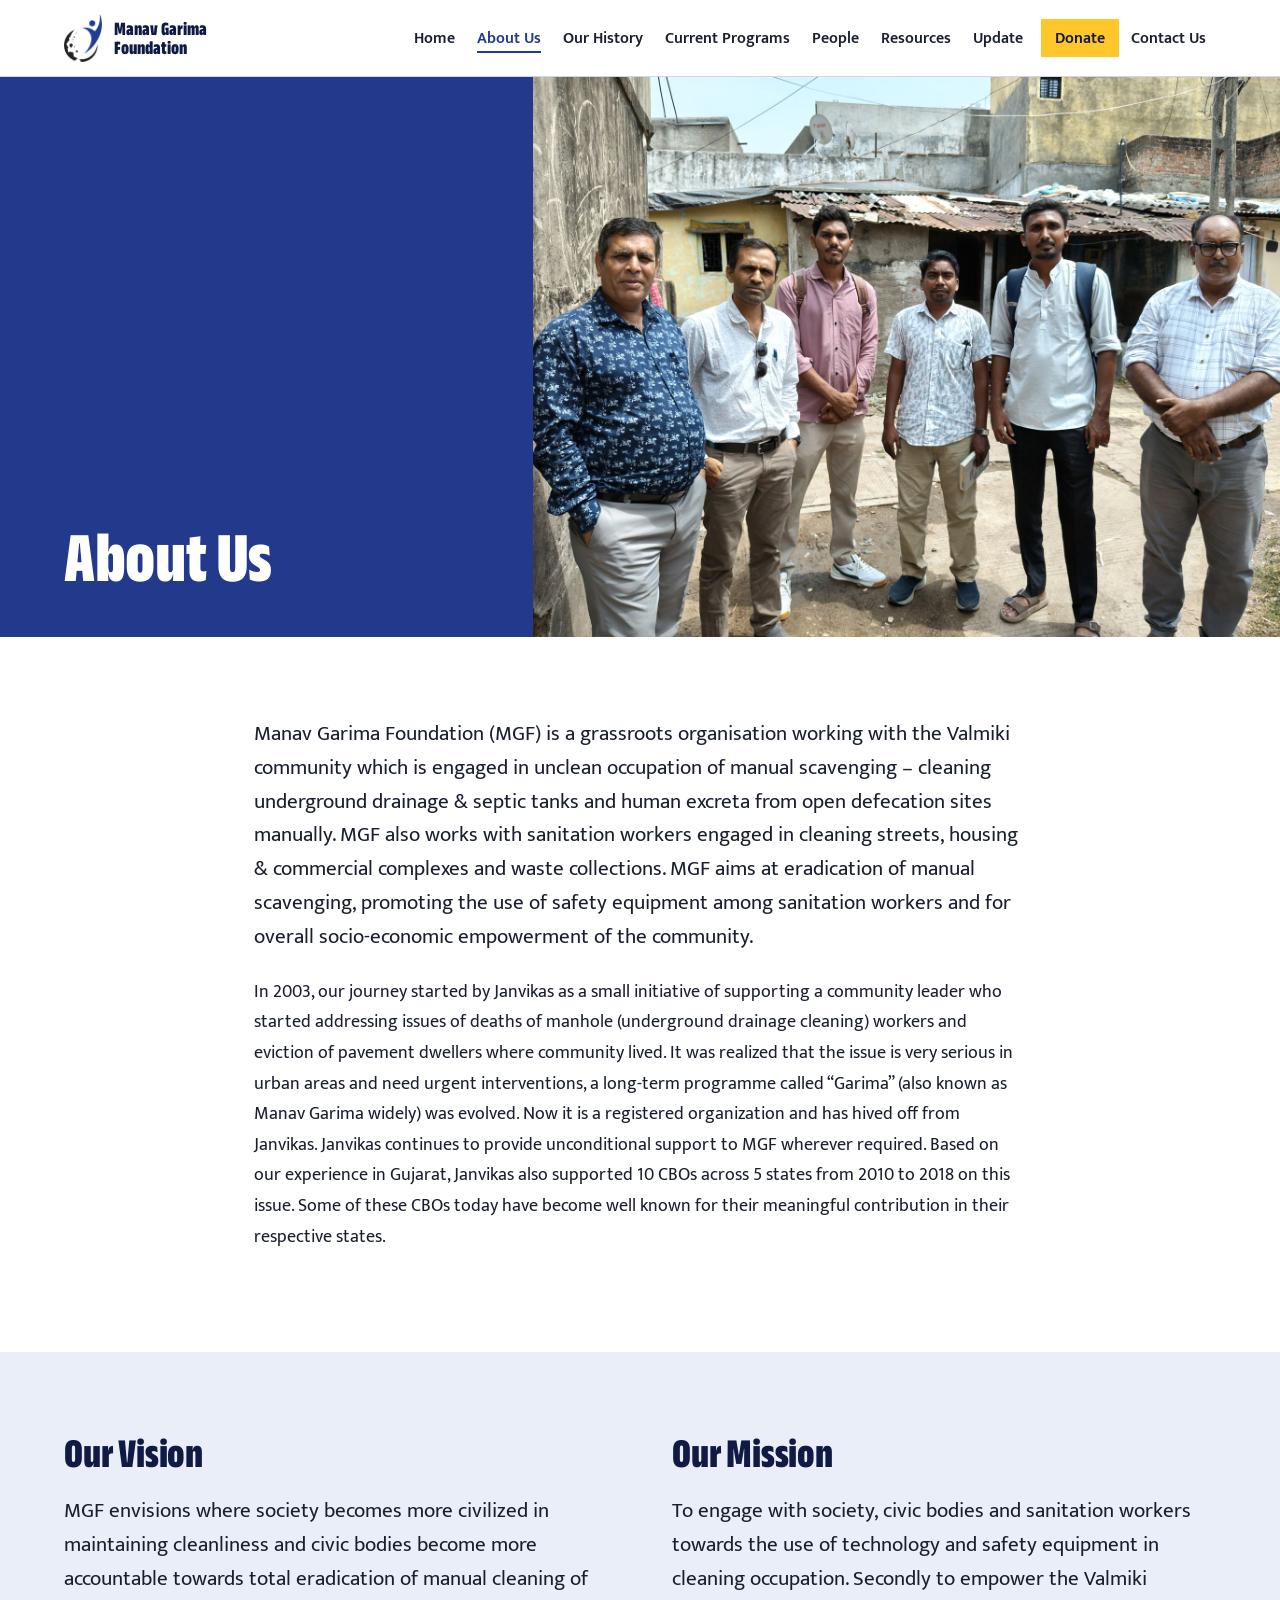
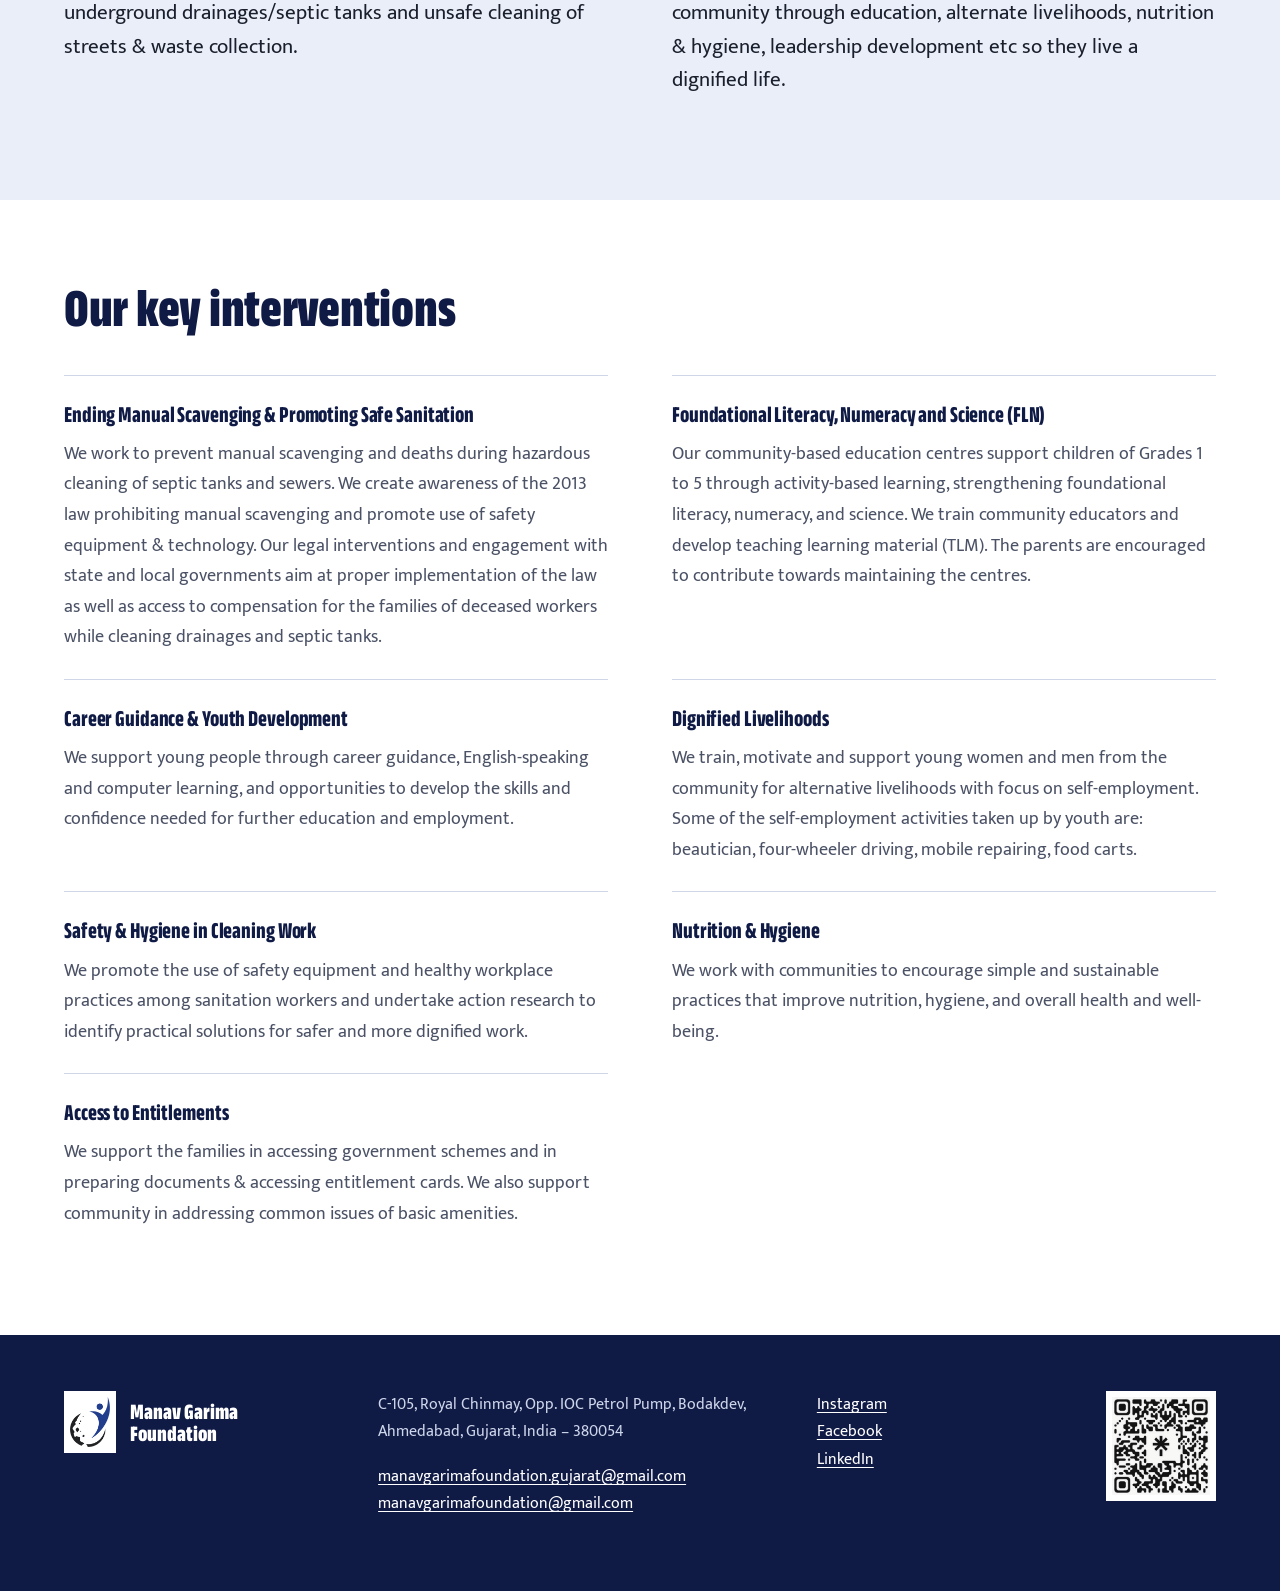
==== about.html @ d7f6b700 "Manav Garima Foundation website" ====
<!doctype html>
<html lang="en">
<head>
<meta charset="utf-8">
<meta name="viewport" content="width=device-width, initial-scale=1">
<title>About Us | Manav Garima Foundation</title>
<meta name="description" content="Who we are: Manav Garima Foundation, its vision, mission and key interventions.">
<meta property="og:title" content="About Us | Manav Garima Foundation">
<meta property="og:description" content="Who we are: Manav Garima Foundation, its vision, mission and key interventions.">
<meta property="og:image" content="https://www.manavgarimafoundation.in/images/hero.jpg">
<link rel="icon" type="image/png" href="images/logo.png">
<link rel="preconnect" href="https://fonts.googleapis.com">
<link rel="preconnect" href="https://fonts.gstatic.com" crossorigin>
<link href="https://fonts.googleapis.com/css2?family=Anek+Latin:wdth,wght@75..100,500..800&family=Mukta:wght@400;600;700&display=swap" rel="stylesheet">
<link rel="stylesheet" href="styles.css">
</head>
<body>
<a class="skip" href="#main">Skip to content</a>
<header class="masthead">
  <div class="bar">
    <a class="brand" href="index.html"><img src="images/logo.png" alt="" width="38" height="47"><span>Manav Garima<br>Foundation</span></a>
    <button class="menu" aria-expanded="false" aria-controls="nav">Menu</button>
    <nav id="nav" class="nav" aria-label="Main"><a href="index.html">Home</a><a href="about.html" aria-current="page">About Us</a><a href="history.html">Our History</a><a href="programs.html">Current Programs</a><a href="people.html">People</a><a href="resources.html">Resources</a><a href="updates.html">Update</a><a href="donate.html">Donate</a><a href="contact.html">Contact Us</a></nav>
  </div>
</header>
<main id="main">

<section class="banner"><div class="banner-text"><h1>About Us</h1></div><div class="banner-photo"><img src="images/about.jpg" alt="The Manav Garima team standing together in a basti in Ahmedabad" fetchpriority="high" decoding="async"></div></section>
<section class="bar block read"><p class="big">Manav Garima Foundation (MGF) is a grassroots organisation working with the Valmiki community which is engaged in unclean occupation of manual scavenging – cleaning underground drainage &amp; septic tanks and human excreta from open defecation sites manually. MGF also works with sanitation workers engaged in cleaning streets, housing &amp; commercial complexes and waste collections. MGF aims at eradication of manual scavenging, promoting the use of safety equipment among sanitation workers and for overall socio-economic empowerment of the community.</p><p>In 2003, our journey started by Janvikas as a small initiative of supporting a community leader who started addressing issues of deaths of manhole (underground drainage cleaning) workers and eviction of pavement dwellers where community lived. It was realized that the issue is very serious in urban areas and need urgent interventions, a long-term programme called “Garima” (also known as Manav Garima widely) was evolved. Now it is a registered organization and has hived off from Janvikas. Janvikas continues to provide unconditional support to MGF wherever required. Based on our experience in Gujarat, Janvikas also supported 10 CBOs across 5 states from 2010 to 2018 on this issue. Some of these CBOs today have become well known for their meaningful contribution in their respective states.</p></section>
<section class="wash"><div class="bar block vm">
  <div><h2 class="h-big">Our Vision</h2><p class="big">MGF envisions where society becomes more civilized in maintaining cleanliness and civic bodies become more accountable towards total eradication of manual cleaning of underground drainages/septic tanks and unsafe cleaning of streets &amp; waste collection.</p></div>
  <div><h2 class="h-big">Our Mission</h2><p class="big">To engage with society, civic bodies and sanitation workers towards the use of technology and safety equipment in cleaning occupation. Secondly to empower the Valmiki community through education, alternate livelihoods, nutrition &amp; hygiene, leadership development etc so they live a dignified life.</p></div>
</div></section>
<section class="bar block"><h2 class="h-big">Our key interventions</h2><ul class="ivs"><li><h3>Ending Manual Scavenging &amp; Promoting Safe Sanitation</h3><p>We work to prevent manual scavenging and deaths during hazardous cleaning of septic tanks and sewers. We create awareness of the 2013 law prohibiting manual scavenging and promote use of safety equipment &amp; technology. Our legal interventions and engagement with state and local governments aim at proper implementation of the law as well as access to compensation for the families of deceased workers while cleaning drainages and septic tanks.</p></li><li><h3>Foundational Literacy, Numeracy and Science (FLN)</h3><p>Our community-based education centres support children of Grades 1 to 5 through activity-based learning, strengthening foundational literacy, numeracy, and science. We train community educators and develop teaching learning material (TLM). The parents are encouraged to contribute towards maintaining the centres.</p></li><li><h3>Career Guidance &amp; Youth Development</h3><p>We support young people through career guidance, English-speaking and computer learning, and opportunities to develop the skills and confidence needed for further education and employment.</p></li><li><h3>Dignified Livelihoods</h3><p>We train, motivate and support young women and men from the community for alternative livelihoods with focus on self-employment. Some of the self-employment activities taken up by youth are: beautician, four-wheeler driving, mobile repairing, food carts.</p></li><li><h3>Safety &amp; Hygiene in Cleaning Work</h3><p>We promote the use of safety equipment and healthy workplace practices among sanitation workers and undertake action research to identify practical solutions for safer and more dignified work.</p></li><li><h3>Nutrition &amp; Hygiene</h3><p>We work with communities to encourage simple and sustainable practices that improve nutrition, hygiene, and overall health and well-being.</p></li><li><h3>Access to Entitlements</h3><p>We support the families in accessing government schemes and in preparing documents &amp; accessing entitlement cards. We also support community in addressing common issues of basic amenities.</p></li></ul></section>

</main>
<footer class="foot">
  <div class="bar foot-grid">
    <div class="foot-brand"><img src="images/logo.png" alt="" width="52" height="64"><p>Manav Garima<br>Foundation</p></div>
    <div><p>C-105, Royal Chinmay, Opp. IOC Petrol Pump, Bodakdev, Ahmedabad, Gujarat, India – 380054</p><p><a href="mailto:manavgarimafoundation.gujarat@gmail.com">manavgarimafoundation.gujarat@gmail.com</a><br><a href="mailto:manavgarimafoundation@gmail.com">manavgarimafoundation@gmail.com</a></p></div>
    <div><p class="social"><a href="https://www.instagram.com/manav_garima_foundation/" rel="noopener" target="_blank">Instagram</a><br><a href="https://www.facebook.com/profile.php?id=61592133722360" rel="noopener" target="_blank">Facebook</a><br><a href="https://www.linkedin.com/company/122743988/" rel="noopener" target="_blank">LinkedIn</a></p></div>
    <img class="qr" src="images/qr.jpeg" alt="QR code for Manav Garima Foundation social media" loading="lazy" onerror="this.remove()">
  </div>
</footer>
<script>
const m=document.querySelector('.menu'),n=document.getElementById('nav');
m.addEventListener('click',()=>{const o=n.classList.toggle('open');m.setAttribute('aria-expanded',o)});
</script>
</body>
</html>
---- styles.css ----
/* Manav Garima Foundation
   Garima blue comes from the logo. Hi-vis yellow comes from the safety vests in the field photos
   and is kept for actions only. Lime-wash blue is the colour of basti walls. */
:root{
  --garima:#22398c;
  --night:#0f1a45;
  --hivis:#ffc72c;
  --wash:#e9eef8;
  --ink:#1a1f2e;
  --soft:#4b5266;
  --rule:#cfd6e6;
  --display:"Anek Latin","Arial Narrow",sans-serif;
  --text:"Mukta","Segoe UI",system-ui,sans-serif;
  --max:1200px;
}
*{box-sizing:border-box}
html{-webkit-text-size-adjust:100%}
body{margin:0;background:#fff;color:var(--ink);font:400 1.125rem/1.7 var(--text)}
img{display:block;max-width:100%}
a{color:var(--garima);text-underline-offset:.18em;text-decoration-thickness:1px}
a:hover{text-decoration-thickness:2px}
:focus-visible{outline:3px solid var(--hivis);outline-offset:2px}
p{margin:0 0 1.1em}
sup{font-size:.62em;line-height:0}
h1,h2,h3{font-family:var(--display);font-stretch:75%;font-weight:800;line-height:1;letter-spacing:-.005em;color:var(--night);margin:0 0 .5em}
h2{font-size:2.1rem}
h3{font-size:1.45rem;font-weight:700;line-height:1.1}
.bar{max-width:var(--max);margin:0 auto;padding:0 24px}
.block{padding-top:80px;padding-bottom:80px}
.read{max-width:820px}
.big{font-size:1.32rem;line-height:1.6}
.h-big{font-size:clamp(2.2rem,4.4vw,3.4rem);max-width:16ch}
.skip{position:absolute;left:-999px;top:8px;background:var(--hivis);color:var(--night);padding:8px 14px;z-index:99}
.skip:focus{left:8px}

/* masthead */
.masthead{position:sticky;top:0;z-index:30;background:#fff;border-bottom:1px solid var(--rule)}
.masthead .bar{display:flex;align-items:center;justify-content:space-between;gap:20px;min-height:76px}
.brand{display:flex;align-items:center;gap:12px;text-decoration:none;color:var(--night);font:800 1.2rem/1 var(--display);font-stretch:75%}
.brand img{width:38px;height:auto}
.nav{display:flex;gap:2px;flex-wrap:wrap;justify-content:flex-end}
.nav a{color:var(--ink);text-decoration:none;font-weight:600;font-size:.98rem;padding:6px 10px}
.nav a:hover{color:var(--garima)}
.nav a[aria-current=page]{color:var(--garima);text-decoration:underline;text-decoration-thickness:2px;text-underline-offset:.5em}
.nav a[href="donate.html"]{background:var(--hivis);color:var(--night);margin-left:6px;padding:6px 14px}
.menu{display:none;font:600 1rem var(--text);background:none;border:1px solid var(--rule);padding:6px 14px;cursor:pointer;color:var(--night)}
@media (max-width:1080px){
  .menu{display:block}
  .nav{display:none;position:absolute;inset:76px 0 auto 0;background:#fff;flex-direction:column;padding:8px 24px 20px;border-bottom:1px solid var(--rule)}
  .nav.open{display:flex}
  .nav a{padding:12px 0;font-size:1.1rem}
  .nav a[href="donate.html"]{margin:8px 0 0;padding:12px 16px;align-self:flex-start}
}

/* home hero: the photo carries it, the name sits on a blue slab cut into the photo */
.hero{position:relative;background:var(--night)}
.hero-photo img{width:100%;height:min(74vh,720px);object-fit:cover;object-position:50% 35%}
.hero-type{position:relative;max-width:var(--max);margin:-9.5rem auto 0;padding:0 24px}
.hero-type h1{display:inline-block;background:var(--garima);color:#fff;font-size:clamp(3rem,9vw,7.6rem);line-height:.9;padding:.18em .22em .14em;margin:0;max-width:11ch}
.motto{display:flex;flex-wrap:wrap;gap:0;margin:0;font:700 1.25rem/1 var(--display);font-stretch:85%;color:#fff}
.motto span{padding:14px 18px 16px;background:var(--night)}
.motto span+span{border-left:1px solid rgba(255,255,255,.25)}
.intro{padding-top:72px;padding-bottom:24px;max-width:var(--max)}
.intro .big{max-width:62ch}
.actions{display:flex;flex-wrap:wrap;gap:14px;margin-top:28px}
.btn{display:inline-block;background:var(--hivis);color:var(--night);font-weight:700;text-decoration:none;padding:12px 22px;border:2px solid var(--hivis)}
.btn:hover{background:#ffd75e}
.btn.line{background:transparent;border-color:var(--night)}
.btn.line:hover{background:var(--night);color:#fff}

/* facts ledger */
.facts{padding:56px 0 24px}
.ledger{list-style:none;margin:0;padding:0;display:grid;grid-template-columns:repeat(5,1fr);border-top:3px solid var(--night)}
.ledger li{padding:18px 18px 0 0;display:flex;flex-direction:column;gap:6px}
.ledger li+li{padding-left:18px;border-left:1px solid var(--rule)}
.num{font:800 clamp(2rem,3.4vw,2.9rem)/1 var(--display);font-stretch:75%;color:var(--garima)}
.what{font-size:1rem;line-height:1.4;color:var(--soft)}

/* interventions */
.ivs{list-style:none;margin:40px 0 0;padding:0;display:grid;grid-template-columns:repeat(2,1fr);column-gap:64px}
.ivs li{padding:26px 0;border-top:1px solid var(--rule)}
.ivs p{margin:0;color:var(--soft);max-width:60ch}

/* filmstrip */
.filmstrip{display:grid;grid-template-columns:repeat(8,1fr);gap:0}
.filmstrip img{width:100%;aspect-ratio:1;object-fit:cover}
.strip-link{padding-top:14px;padding-bottom:0}

.wash{background:var(--wash)}
.wash .two{padding-top:80px;padding-bottom:80px}
.two{display:grid;grid-template-columns:1fr 1fr;gap:56px;align-items:center}
.framed img{width:100%;aspect-ratio:3/2;object-fit:cover}
.text-link{font-weight:700}
.vm{display:grid;grid-template-columns:1fr 1fr;gap:64px}
.vm .h-big{font-size:clamp(2rem,3.4vw,2.6rem)}

/* inner page banner: blue panel with the title, photo beside it */
.banner{display:grid;grid-template-columns:minmax(0,5fr) minmax(0,7fr);background:var(--garima);color:#fff;min-height:380px}
.banner-text{display:flex;flex-direction:column;justify-content:flex-end;padding:56px 24px 48px max(24px,calc((100vw - var(--max))/2 + 24px))}
.banner h1{color:#fff;font-size:clamp(2.6rem,5.6vw,4.8rem);line-height:.92;margin:0}
.banner-sub{margin:16px 0 0;font:700 1.15rem/1 var(--display);font-stretch:85%;color:var(--hivis)}
.banner-photo img{width:100%;height:100%;object-fit:cover}
.banner.plain{grid-template-columns:1fr;min-height:0}
.banner.plain .banner-text{padding-top:88px;padding-bottom:56px}

/* timeline: a real sequence, so it is marked as one */
.timeline{list-style:none;margin:0;padding:0;max-width:980px}
.timeline li{display:grid;grid-template-columns:240px 1fr;gap:40px;padding:34px 0;border-top:1px solid var(--rule)}
.timeline li:first-child{border-top:3px solid var(--night)}
.yr{font:800 2.4rem/1 var(--display);font-stretch:75%;color:var(--garima)}
.timeline p{margin:0;font-size:1.2rem}

/* programs */
.jump{position:sticky;top:76px;z-index:20;background:#fff;border-bottom:1px solid var(--rule)}
.jump .bar{display:flex;gap:4px;overflow-x:auto;padding-top:10px;padding-bottom:10px;scrollbar-width:thin}
.jump a{white-space:nowrap;text-decoration:none;color:var(--ink);font-weight:600;font-size:.95rem;padding:6px 12px;border:1px solid var(--rule)}
.jump a:hover{border-color:var(--garima);color:var(--garima)}
.prog{padding:72px 0 8px;scroll-margin-top:140px}
.strip{display:grid;gap:6px;max-width:var(--max);margin:0 auto;padding:0 24px}
.strip.n3{grid-template-columns:2fr 1fr 1fr}
.strip.n2{grid-template-columns:2fr 1fr}
.strip img{width:100%;height:340px;object-fit:cover}
.prog-grid{display:grid;grid-template-columns:300px minmax(0,1fr);gap:56px;max-width:var(--max);margin:0 auto;padding:40px 24px 0}
.prog-grid h2{font-size:clamp(2.2rem,3.6vw,3rem);position:sticky;top:150px;align-self:start}
.prog-body{max-width:72ch}
.lead-in{font-weight:700;margin-bottom:.4em}
.list{margin:0 0 1.4em;padding-left:1.15em}
.list li{margin-bottom:.5em;padding-left:.2em}
.list li::marker{color:var(--garima)}
.cost{background:var(--wash);border-left:6px solid var(--hivis);padding:16px 22px;margin:8px 0 1.4em}
.cost p{margin:0 0 .35em;font-weight:600}
.cost p:last-child{margin:0}
.emerging{padding-bottom:80px}
.emerging .block{padding-bottom:0}
.emerging .cost{background:#fff}

/* people */
.people{display:grid;grid-template-columns:1fr 1fr;gap:64px 56px}
.person{display:grid;grid-template-columns:150px 1fr;gap:24px;align-items:start}
.face img,.initials{width:150px;height:150px;object-fit:cover}
.initials{display:flex;align-items:center;justify-content:center;background:var(--wash);color:var(--garima);font:800 3rem/1 var(--display);font-stretch:75%}
.person h2{font-size:2rem;margin-bottom:.35em}
.person p{font-size:1.05rem}

/* publications */
.pubs{list-style:none;margin:0;padding:0;max-width:900px}
.pubs li{border-top:1px solid var(--rule)}
.pubs li:last-child{border-bottom:1px solid var(--rule)}
.pubs a{display:grid;grid-template-columns:1fr auto;column-gap:32px;padding:24px 0;text-decoration:none;color:var(--ink)}
.pt{font:700 1.6rem/1.15 var(--display);font-stretch:80%;color:var(--night);grid-column:1}
.pt[lang=gu]{font-family:"Anek Gujarati","Noto Sans Gujarati",var(--display);font-stretch:100%}
.pd{grid-column:1;color:var(--soft);font-size:1rem;margin-top:4px}
.pm{grid-column:2;grid-row:1/span 2;align-self:center;font-weight:700;color:var(--garima);white-space:nowrap}
.pubs a:hover .pt{color:var(--garima);text-decoration:underline;text-decoration-thickness:2px}

/* gallery */
.gallery{columns:3 300px;column-gap:10px}
.g{display:block;margin:0 0 10px;break-inside:avoid}
.g img{width:100%}

/* donate */
.donate{list-style:none;margin:24px 0 32px;padding:0}
.donate li{display:grid;grid-template-columns:1fr 260px;gap:32px;padding:20px 0;border-top:1px solid var(--rule)}
.donate li:last-child{border-bottom:1px solid var(--rule)}
.dw{font-weight:600}
.dc{font:700 1.15rem/1.3 var(--display);font-stretch:85%;color:var(--garima)}
.donate-mail{background:var(--wash);padding:18px 22px}

/* contact */
.contact{display:grid;grid-template-columns:1fr 1.3fr;gap:56px}
.contact h2{font-size:1.5rem;margin:1.4em 0 .3em}
.contact h2:first-child{margin-top:0}
.map{width:100%;height:100%;min-height:440px;border:0}
.qr{width:110px;height:auto;background:#fff;padding:6px}
.qr.big{width:170px;margin-top:20px;padding:0}

/* footer */
.foot{background:var(--night);color:#cdd5ea;padding:56px 0;font-size:1rem;margin-top:0}
.foot a{color:#fff}
.foot-grid{display:grid;grid-template-columns:1.1fr 1.6fr 1fr auto;gap:40px;align-items:start}
.foot-brand{display:flex;gap:14px;align-items:center}
.foot-brand img{width:52px;height:auto;background:#fff;padding:6px}
.foot-brand p{margin:0;font:800 1.4rem/1 var(--display);font-stretch:75%;color:#fff}

@media (max-width:980px){
  .ledger{grid-template-columns:repeat(2,1fr)}
  .ledger li,.ledger li+li{padding:18px 12px 16px 0;border-left:0;border-bottom:1px solid var(--rule)}
  .ivs,.two,.vm,.people,.contact{grid-template-columns:1fr;gap:32px}
  .filmstrip{grid-template-columns:repeat(4,1fr)}
  .prog-grid{grid-template-columns:1fr;gap:12px}
  .prog-grid h2{position:static}
  .banner{grid-template-columns:1fr}
  .banner-photo{order:-1}
  .banner-photo img{height:260px}
  .banner-text{padding:36px 24px 40px}
  .foot-grid{grid-template-columns:1fr 1fr}
}
@media (max-width:640px){
  body{font-size:1.06rem}
  .block{padding-top:56px;padding-bottom:56px}
  .big{font-size:1.18rem}
  .hero-photo img{height:52vh}
  .hero-type{margin-top:-4.2rem;padding:0}
  .hero-type h1{display:block;max-width:none;font-size:clamp(2.7rem,13vw,4rem)}
  .motto span{flex:1;text-align:center;padding:12px 6px}
  .intro{padding-top:44px}
  .strip.n3,.strip.n2{grid-template-columns:1fr 1fr}
  .strip.n3 img:first-child,.strip.n2 img:first-child{grid-column:1/-1}
  .strip img{height:200px}
  .strip.n3 img:first-child,.strip.n2 img:first-child,.strip.n1 img{height:260px}
  .timeline li{grid-template-columns:1fr;gap:10px}
  .person{grid-template-columns:96px 1fr;gap:16px}
  .face img,.initials{width:96px;height:96px}
  .initials{font-size:2rem}
  .person h2{font-size:1.6rem}
  .donate li{grid-template-columns:1fr;gap:6px}
  .pubs a{grid-template-columns:1fr}
  .pm{grid-column:1;grid-row:auto;margin-top:8px}
  .foot-grid{grid-template-columns:1fr}
  .map{min-height:300px}
}
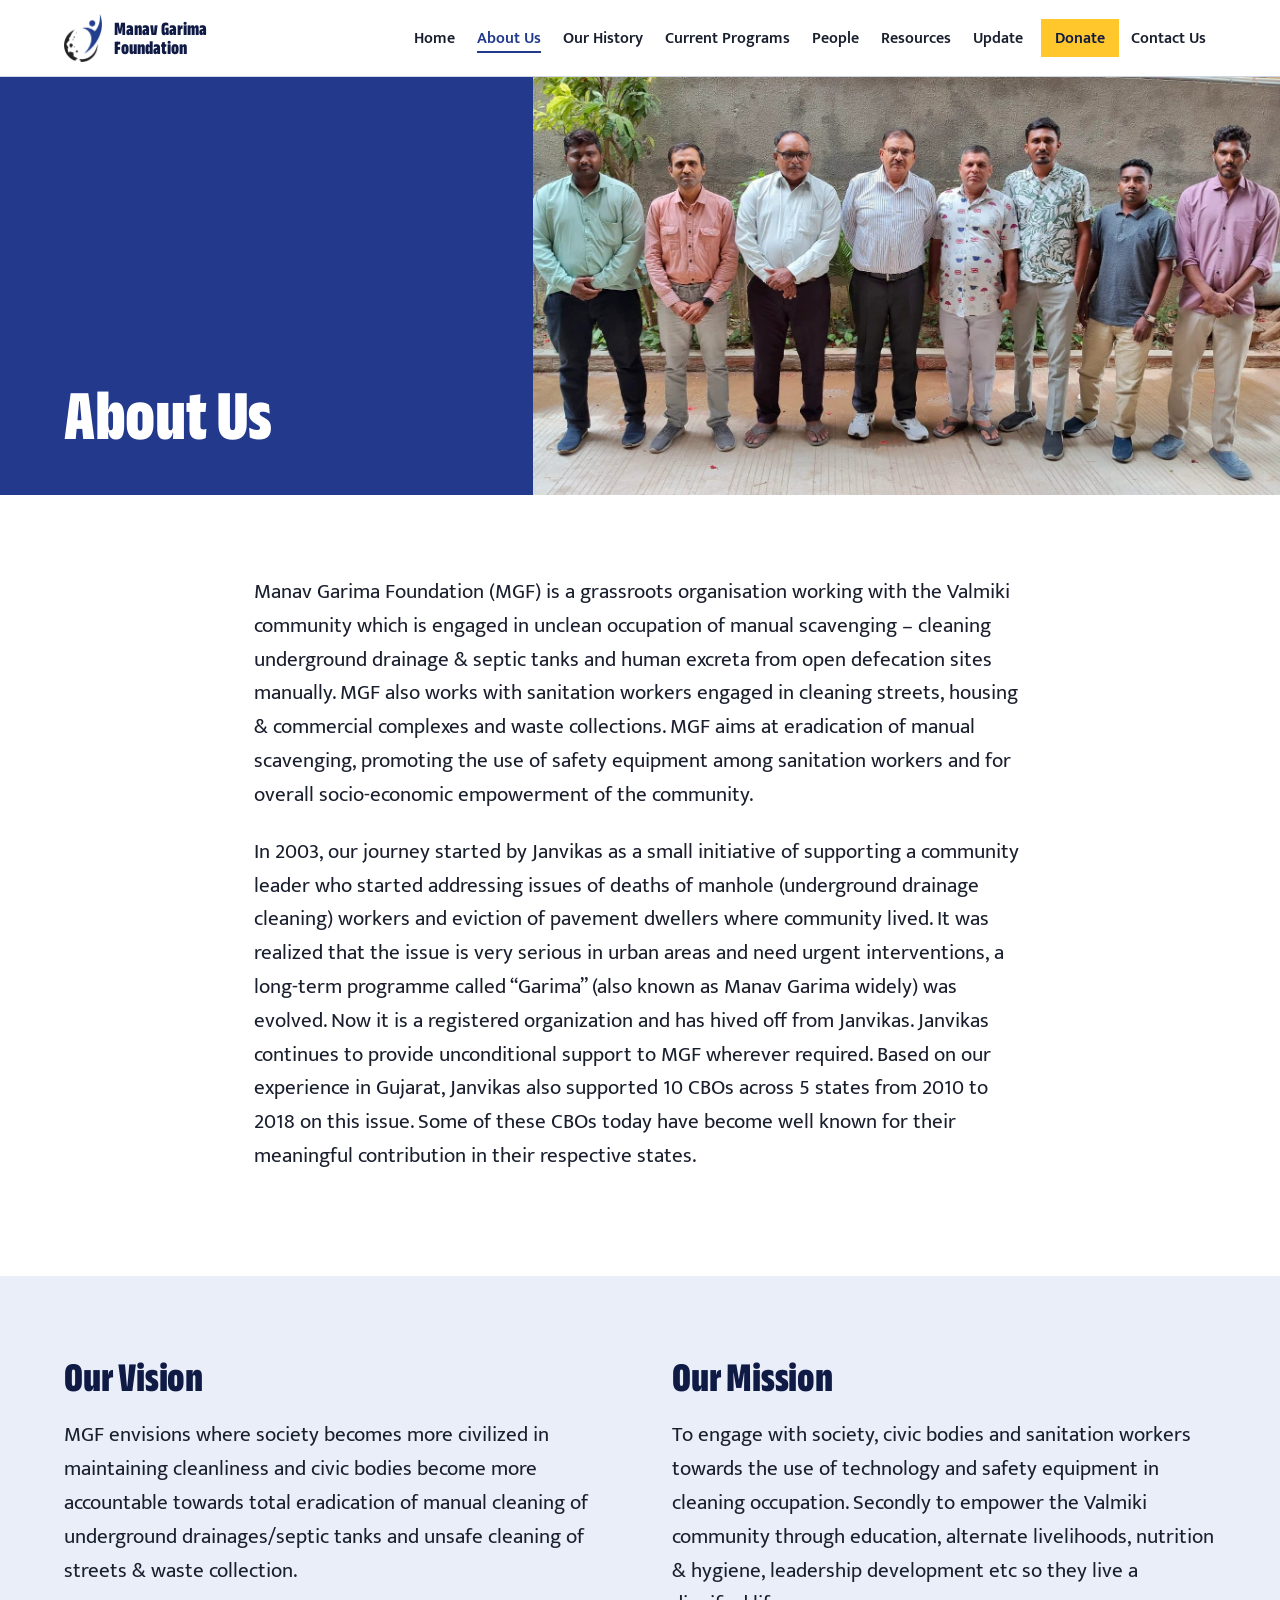
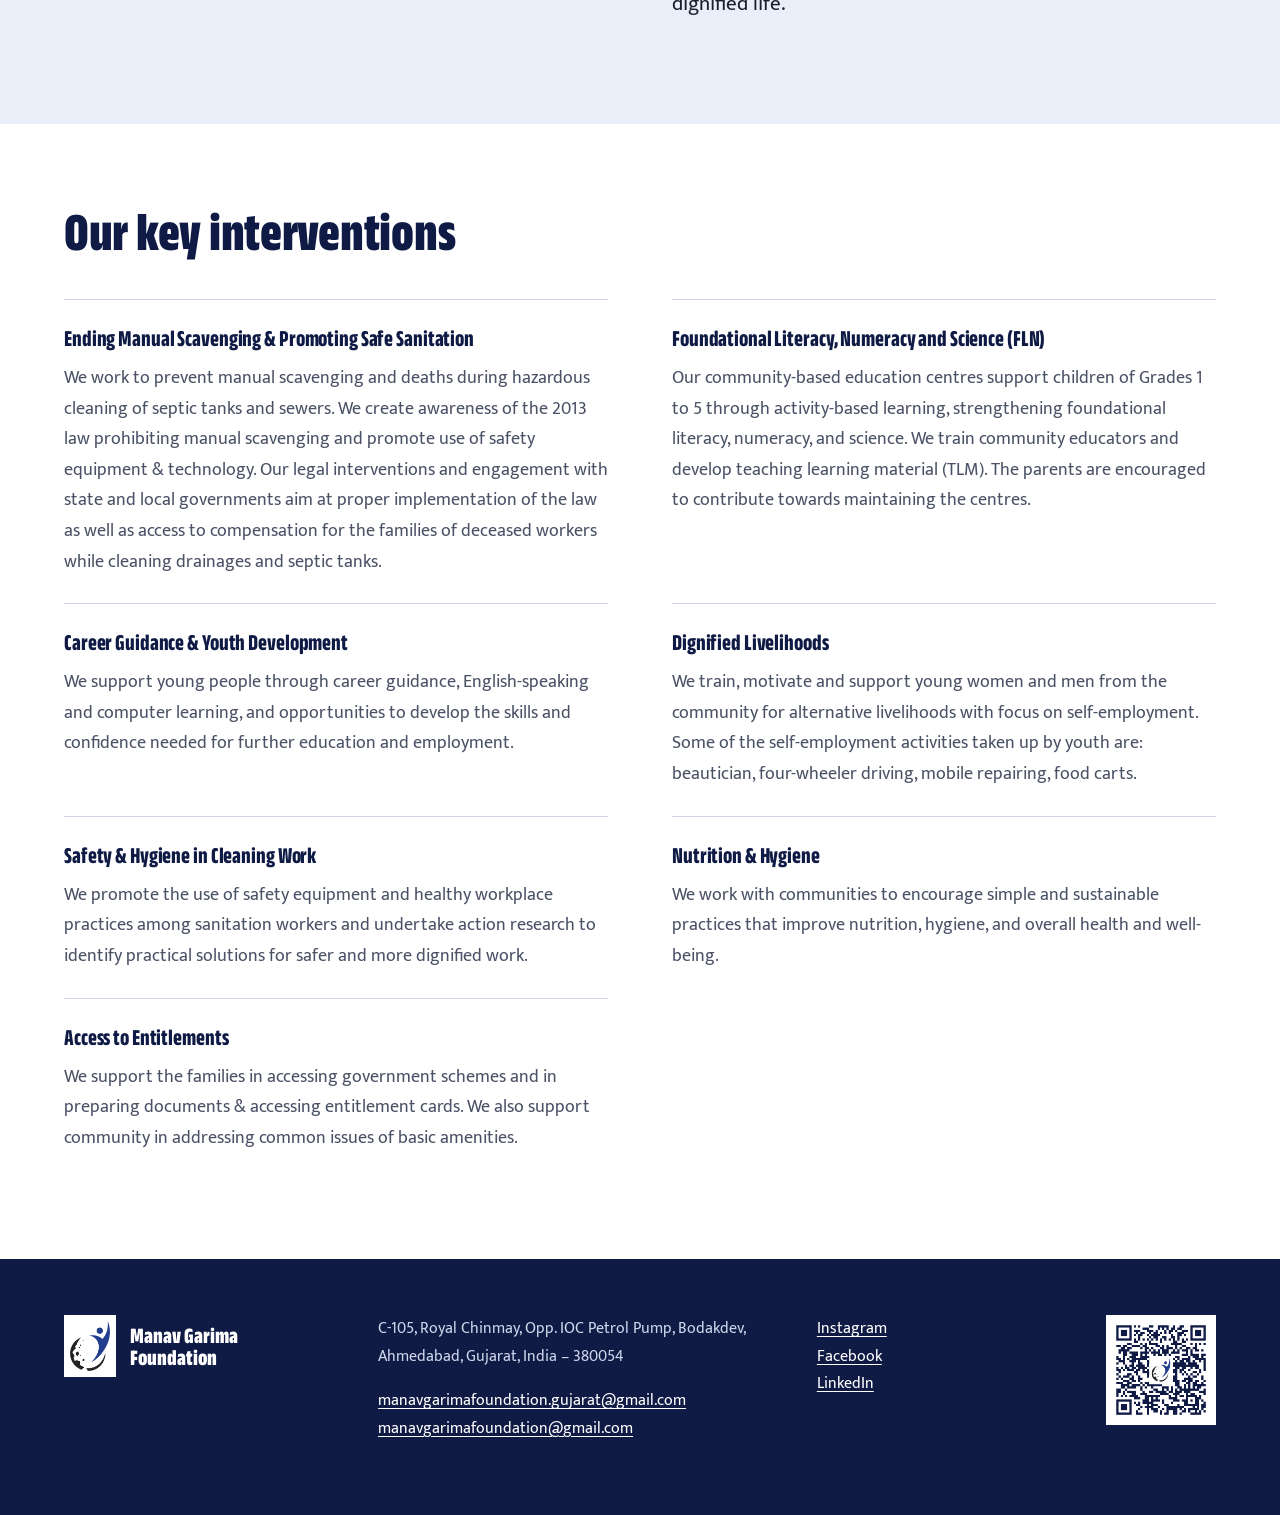
==== commit 2a1d1389: "Apply client feedback: team photo, QR with MGF logo, uncropped photos - About Us: new eight-member t" ====
--- a/about.html
+++ b/about.html
@@ -25,8 +25,8 @@
 </header>
 <main id="main">
 
-<section class="banner"><div class="banner-text"><h1>About Us</h1></div><div class="banner-photo"><img src="images/about.jpg" alt="The Manav Garima team standing together in a basti in Ahmedabad" fetchpriority="high" decoding="async"></div></section>
-<section class="bar block read"><p class="big">Manav Garima Foundation (MGF) is a grassroots organisation working with the Valmiki community which is engaged in unclean occupation of manual scavenging – cleaning underground drainage &amp; septic tanks and human excreta from open defecation sites manually. MGF also works with sanitation workers engaged in cleaning streets, housing &amp; commercial complexes and waste collections. MGF aims at eradication of manual scavenging, promoting the use of safety equipment among sanitation workers and for overall socio-economic empowerment of the community.</p><p>In 2003, our journey started by Janvikas as a small initiative of supporting a community leader who started addressing issues of deaths of manhole (underground drainage cleaning) workers and eviction of pavement dwellers where community lived. It was realized that the issue is very serious in urban areas and need urgent interventions, a long-term programme called “Garima” (also known as Manav Garima widely) was evolved. Now it is a registered organization and has hived off from Janvikas. Janvikas continues to provide unconditional support to MGF wherever required. Based on our experience in Gujarat, Janvikas also supported 10 CBOs across 5 states from 2010 to 2018 on this issue. Some of these CBOs today have become well known for their meaningful contribution in their respective states.</p></section>
+<section class="banner"><div class="banner-text"><h1>About Us</h1></div><div class="banner-photo"><img src="images/team.jpg" width="1584" height="887" alt="The Manav Garima Foundation team of eight standing together outside the office" fetchpriority="high" decoding="async"></div></section>
+<section class="bar block read"><p class="big">Manav Garima Foundation (MGF) is a grassroots organisation working with the Valmiki community which is engaged in unclean occupation of manual scavenging – cleaning underground drainage &amp; septic tanks and human excreta from open defecation sites manually. MGF also works with sanitation workers engaged in cleaning streets, housing &amp; commercial complexes and waste collections. MGF aims at eradication of manual scavenging, promoting the use of safety equipment among sanitation workers and for overall socio-economic empowerment of the community.</p><p class="big">In 2003, our journey started by Janvikas as a small initiative of supporting a community leader who started addressing issues of deaths of manhole (underground drainage cleaning) workers and eviction of pavement dwellers where community lived. It was realized that the issue is very serious in urban areas and need urgent interventions, a long-term programme called “Garima” (also known as Manav Garima widely) was evolved. Now it is a registered organization and has hived off from Janvikas. Janvikas continues to provide unconditional support to MGF wherever required. Based on our experience in Gujarat, Janvikas also supported 10 CBOs across 5 states from 2010 to 2018 on this issue. Some of these CBOs today have become well known for their meaningful contribution in their respective states.</p></section>
 <section class="wash"><div class="bar block vm">
   <div><h2 class="h-big">Our Vision</h2><p class="big">MGF envisions where society becomes more civilized in maintaining cleanliness and civic bodies become more accountable towards total eradication of manual cleaning of underground drainages/septic tanks and unsafe cleaning of streets &amp; waste collection.</p></div>
   <div><h2 class="h-big">Our Mission</h2><p class="big">To engage with society, civic bodies and sanitation workers towards the use of technology and safety equipment in cleaning occupation. Secondly to empower the Valmiki community through education, alternate livelihoods, nutrition &amp; hygiene, leadership development etc so they live a dignified life.</p></div>
@@ -39,7 +39,7 @@
     <div class="foot-brand"><img src="images/logo.png" alt="" width="52" height="64"><p>Manav Garima<br>Foundation</p></div>
     <div><p>C-105, Royal Chinmay, Opp. IOC Petrol Pump, Bodakdev, Ahmedabad, Gujarat, India – 380054</p><p><a href="mailto:manavgarimafoundation.gujarat@gmail.com">manavgarimafoundation.gujarat@gmail.com</a><br><a href="mailto:manavgarimafoundation@gmail.com">manavgarimafoundation@gmail.com</a></p></div>
     <div><p class="social"><a href="https://www.instagram.com/manav_garima_foundation/" rel="noopener" target="_blank">Instagram</a><br><a href="https://www.facebook.com/profile.php?id=61592133722360" rel="noopener" target="_blank">Facebook</a><br><a href="https://www.linkedin.com/company/122743988/" rel="noopener" target="_blank">LinkedIn</a></p></div>
-    <img class="qr" src="images/qr.jpeg" alt="QR code for Manav Garima Foundation social media" loading="lazy" onerror="this.remove()">
+    <img class="qr" src="images/qr.png" alt="QR code for Manav Garima Foundation social media" loading="lazy" onerror="this.remove()">
   </div>
 </footer>
 <script>
--- a/styles.css
+++ b/styles.css
@@ -54,8 +54,8 @@
 
 /* home hero: the photo carries it, the name sits on a blue slab cut into the photo */
 .hero{position:relative;background:var(--night)}
-.hero-photo img{width:100%;height:min(74vh,720px);object-fit:cover;object-position:50% 35%}
-.hero-type{position:relative;max-width:var(--max);margin:-9.5rem auto 0;padding:0 24px}
+.hero-photo img{width:100%;height:auto}
+.hero-type{position:relative;max-width:var(--max);margin:0 auto;padding:0 24px}
 .hero-type h1{display:inline-block;background:var(--garima);color:#fff;font-size:clamp(3rem,9vw,7.6rem);line-height:.9;padding:.18em .22em .14em;margin:0;max-width:11ch}
 .motto{display:flex;flex-wrap:wrap;gap:0;margin:0;font:700 1.25rem/1 var(--display);font-stretch:85%;color:#fff}
 .motto span{padding:14px 18px 16px;background:var(--night)}
@@ -89,7 +89,7 @@
 .wash{background:var(--wash)}
 .wash .two{padding-top:80px;padding-bottom:80px}
 .two{display:grid;grid-template-columns:1fr 1fr;gap:56px;align-items:center}
-.framed img{width:100%;aspect-ratio:3/2;object-fit:cover}
+.framed img{width:100%;height:auto}
 .text-link{font-weight:700}
 .vm{display:grid;grid-template-columns:1fr 1fr;gap:64px}
 .vm .h-big{font-size:clamp(2rem,3.4vw,2.6rem)}
@@ -99,7 +99,8 @@
 .banner-text{display:flex;flex-direction:column;justify-content:flex-end;padding:56px 24px 48px max(24px,calc((100vw - var(--max))/2 + 24px))}
 .banner h1{color:#fff;font-size:clamp(2.6rem,5.6vw,4.8rem);line-height:.92;margin:0}
 .banner-sub{margin:16px 0 0;font:700 1.15rem/1 var(--display);font-stretch:85%;color:var(--hivis)}
-.banner-photo img{width:100%;height:100%;object-fit:cover}
+.banner-photo{display:flex;align-items:center;background:var(--night)}
+.banner-photo img{width:100%;height:auto}
 .banner.plain{grid-template-columns:1fr;min-height:0}
 .banner.plain .banner-text{padding-top:88px;padding-bottom:56px}
 
@@ -116,10 +117,9 @@
 .jump a{white-space:nowrap;text-decoration:none;color:var(--ink);font-weight:600;font-size:.95rem;padding:6px 12px;border:1px solid var(--rule)}
 .jump a:hover{border-color:var(--garima);color:var(--garima)}
 .prog{padding:72px 0 8px;scroll-margin-top:140px}
-.strip{display:grid;gap:6px;max-width:var(--max);margin:0 auto;padding:0 24px}
-.strip.n3{grid-template-columns:2fr 1fr 1fr}
-.strip.n2{grid-template-columns:2fr 1fr}
-.strip img{width:100%;height:340px;object-fit:cover}
+/* each photo grows by its own aspect ratio (--r), so a row shares one height and nothing is cropped */
+.strip{display:flex;flex-wrap:wrap;gap:6px;max-width:var(--max);margin:0 auto;padding:0 24px}
+.strip img{flex:var(--r) 1 0;width:0;min-width:0;height:auto}
 .prog-grid{display:grid;grid-template-columns:300px minmax(0,1fr);gap:56px;max-width:var(--max);margin:0 auto;padding:40px 24px 0}
 .prog-grid h2{font-size:clamp(2.2rem,3.6vw,3rem);position:sticky;top:150px;align-self:start}
 .prog-body{max-width:72ch}
@@ -191,7 +191,6 @@
   .prog-grid h2{position:static}
   .banner{grid-template-columns:1fr}
   .banner-photo{order:-1}
-  .banner-photo img{height:260px}
   .banner-text{padding:36px 24px 40px}
   .foot-grid{grid-template-columns:1fr 1fr}
 }
@@ -199,15 +198,11 @@
   body{font-size:1.06rem}
   .block{padding-top:56px;padding-bottom:56px}
   .big{font-size:1.18rem}
-  .hero-photo img{height:52vh}
-  .hero-type{margin-top:-4.2rem;padding:0}
+  .hero-type{padding:0}
   .hero-type h1{display:block;max-width:none;font-size:clamp(2.7rem,13vw,4rem)}
   .motto span{flex:1;text-align:center;padding:12px 6px}
   .intro{padding-top:44px}
-  .strip.n3,.strip.n2{grid-template-columns:1fr 1fr}
-  .strip.n3 img:first-child,.strip.n2 img:first-child{grid-column:1/-1}
-  .strip img{height:200px}
-  .strip.n3 img:first-child,.strip.n2 img:first-child,.strip.n1 img{height:260px}
+  .strip.n3 img:first-child{flex-basis:100%}
   .timeline li{grid-template-columns:1fr;gap:10px}
   .person{grid-template-columns:96px 1fr;gap:16px}
   .face img,.initials{width:96px;height:96px}
@@ -219,3 +214,12 @@
   .foot-grid{grid-template-columns:1fr}
   .map{min-height:300px}
 }
+
+/* bank details */
+.bank-title{font-size:clamp(1.7rem,3vw,2.2rem);margin:8px 0 18px}
+.bank{margin:0 0 28px;border-top:3px solid var(--night)}
+.bank div{display:grid;grid-template-columns:200px 1fr;gap:24px;padding:14px 0;border-bottom:1px solid var(--rule)}
+.bank dt{font-weight:600;color:var(--soft)}
+.bank dd{margin:0;font:700 1.3rem/1.3 var(--display);font-stretch:85%;color:var(--night)}
+.bank dd.acct{font-variant-numeric:tabular-nums;letter-spacing:.04em;user-select:all}
+@media (max-width:640px){.bank div{grid-template-columns:1fr;gap:2px}}
